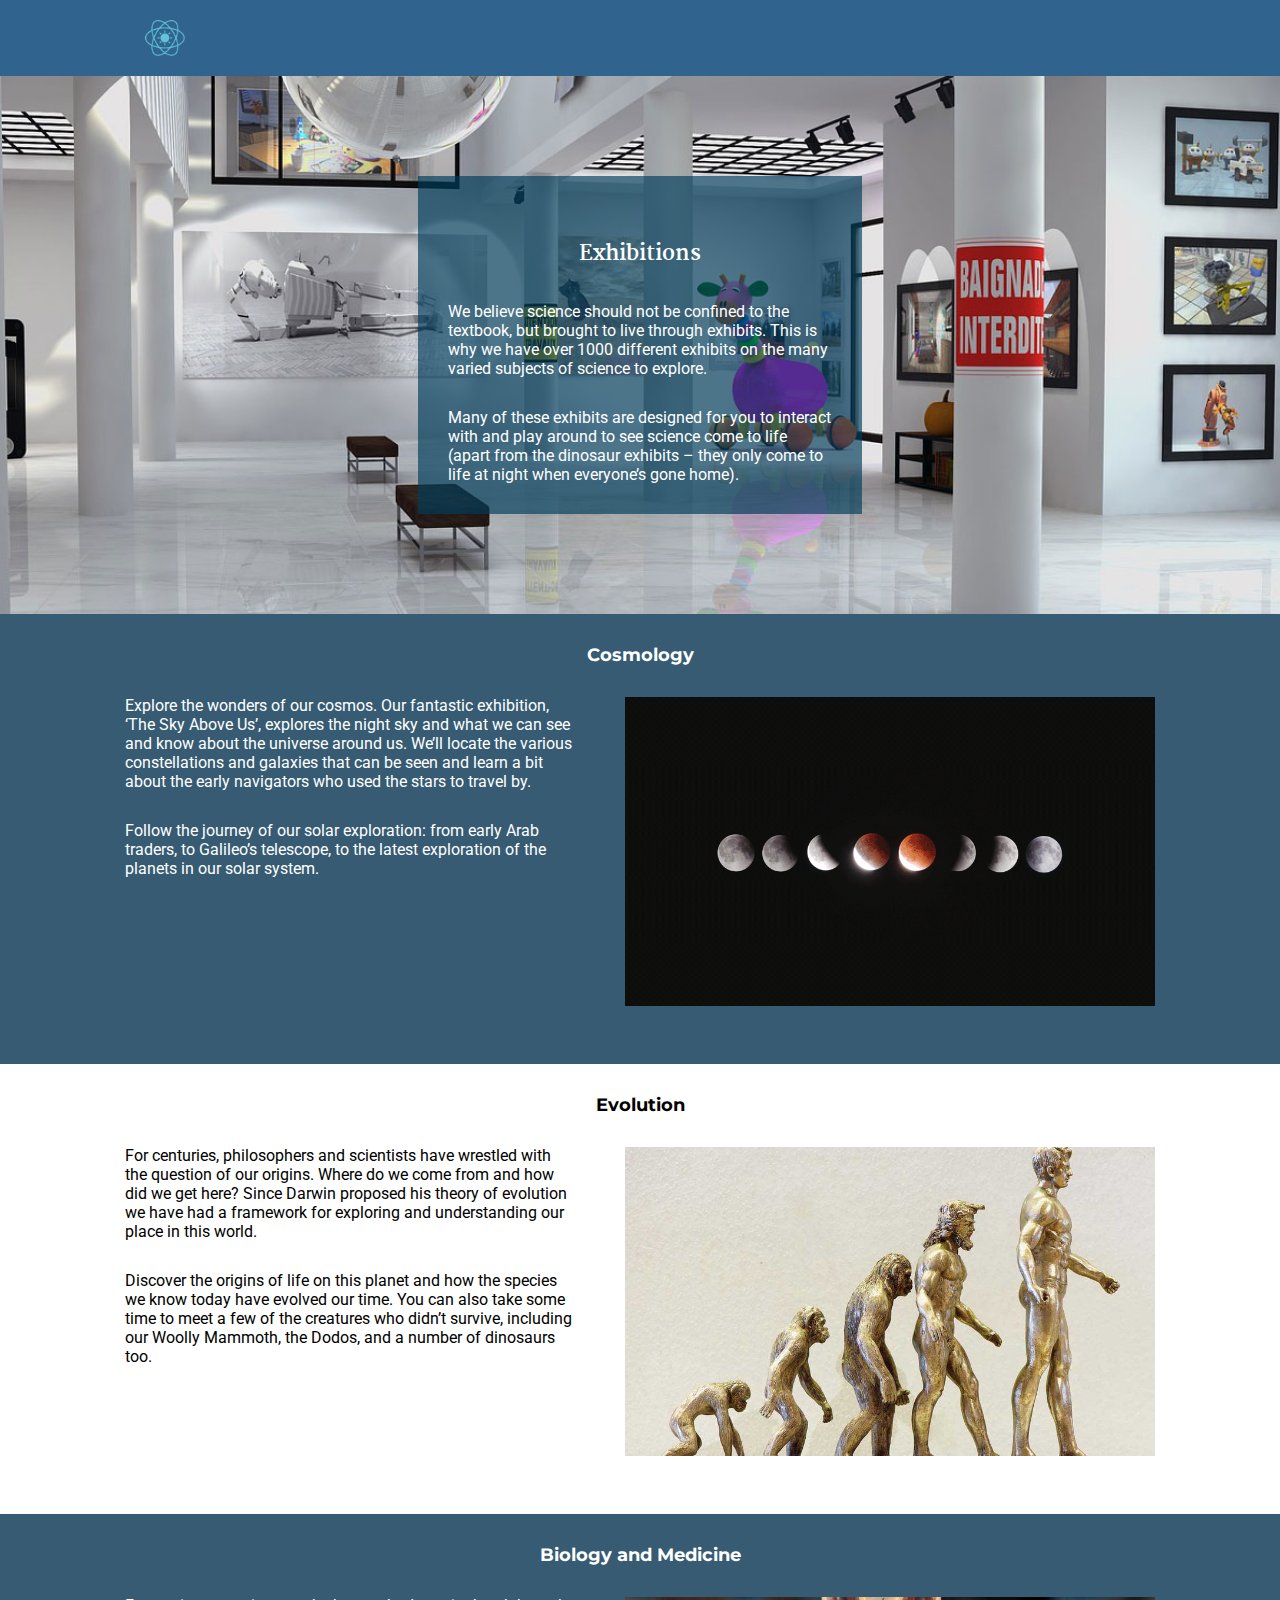
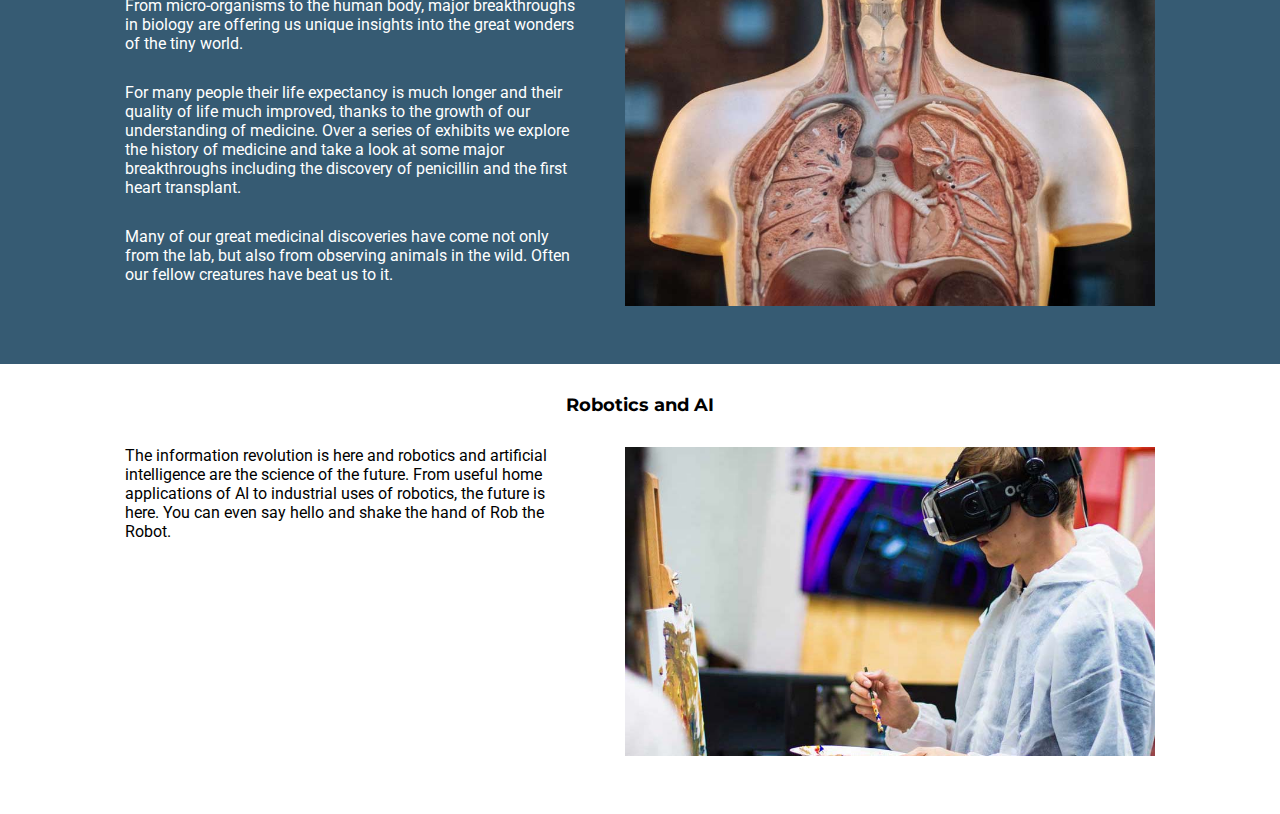
==== Exhibitions.html @ c2e82528 "enda en dag" ====
<!DOCTYPE html>
<html lang="en">
<head>
    <meta charset="UTF-8">
    <meta name="viewport" content="width=device-width, initial-scale=1.0">
    <title>Document</title>
    <link rel="stylesheet" href="style.css">
</head>
<body>
    <header>
        <div class="header-logo">
            <img src="/optimalisert/icon-1719742.png" alt="Logo">
        </div>
        <nav>
            <ul class="navbar">
                <li>Explore</li>
                <li>Exhibitions</li>
                <li>Visit</li>
                <li>Get Involved</li>
            </ul>
        </nav>
        <div class="hamburger">
            <img src="/optimalisert/burger2x.png" alt="Hamburger meny">
        </div>
    </header>
    <main>
        <div class="hero-exhibit">
            <div class="box">
                <h1>Exhibitions</h1>
                <p>We believe science should not be confined to the textbook, 
                    but brought to live through exhibits. This is why we have 
                    over 1000 different exhibits on the many varied subjects of 
                    science to explore. 
                </p>
                <p>Many of these exhibits are designed for 
                    you to interact with and play around to see science come to 
                    life (apart from the dinosaur exhibits – they only come to 
                    life at night when everyone’s gone home).</p>
                
                    <img id="mammoth" src="/optimalisert/skalert/mammoth.jpg" alt="Mammoth skeleton">
                
            </div>
        </div>
        <div class="blocks-exhibit dark">
            
            
            <h3>Cosmology</h3>
            <div class="rev">
                
                <div class="exbox">
                    
            <p>Explore the wonders of our cosmos. Our fantastic exhibition, 
                ‘The Sky Above Us’, explores the night sky and what we can 
                see and know about the universe around us. We’ll locate the
                 various constellations and galaxies that can be seen and 
                 learn a bit about the early navigators who used the stars 
                 to travel by.
            </p>
            <p>Follow the journey of our solar exploration: from early
                 Arab traders, to Galileo’s telescope, to the latest
                  exploration of the planets in our solar system.
            </p></div>
        
            
            <div class="pics">
                <img src="/optimalisert/skalert/celso-405219.png" alt="Lunar cycle">
            </div>
        </div>
        
        </div>
        <div class="blocks-exhibit">
            
            <h3>Evolution</h3>
            <div class="rev">
            <div class="exbox">
            <p>For centuries, philosophers and scientists have wrestled with
                 the question of our origins. Where do we come from and how 
                 did we get here? Since Darwin proposed his theory of 
                 evolution we have had a framework for exploring and 
                 understanding our place in this world.
            </p>
            <p>Discover the origins of life on this planet and how the species
                 we know today have evolved our time. You can also take some
                  time to meet a few of the creatures who didn’t survive, 
                  including our Woolly Mammoth, the Dodos, and a number of 
                  dinosaurs too.
            </p></div>
            <div class="pics">
                <img src="/optimalisert/skalert/evolution-4107273_1920.jpg" alt="Evolution">
            </div>
        </div>
        </div>
        <div class="blocks-exhibit dark">
            
            <h3>Biology and Medicine</h3>
            <div class="rev">
            <div class="exbox">   
            <p>From micro-organisms to the human body, major breakthroughs
                 in biology are offering us unique insights into the great
                  wonders of the tiny world.
            </p>
            <p>For many people their life expectancy is much longer and
                 their quality of life much improved, thanks to the growth
                  of our understanding of medicine. Over a series of exhibits
                   we explore the history of medicine and take a look at some
                    major breakthroughs including the discovery of penicillin
                     and the first heart transplant.
            </p>
            <p>Many of our great medicinal discoveries have come not only
                 from the lab, but also from observing animals in the wild.
                  Often our fellow creatures have beat us to it.
            </p></div>
             <div class="pics">
                    <img src="/optimalisert/skalert/samuel-zeller-113381.jpg" alt="The Human Body">
            </div>
        </div>
        </div>
        <div class="blocks-exhibit">
            
            <h3>Robotics and AI</h3>
            <div class="rev">
                <div class="exbox">
                
            <p>The information revolution is here and robotics and
                 artificial intelligence are the science of the future.
                  From useful home applications of AI to industrial uses
                   of robotics, the future is here. You can even say hello
                    and shake the hand of Rob the Robot.
            </p></div>
            <div class="pics">
                <img src="/optimalisert/skalert/billetto-editorial-334686.jpg" alt="VR painting">
                </div>
        </div>
        </div>
    </main>

</body>
</html>
---- style.css ----
@import url("https://fonts.googleapis.com/css2?family=Martel&family=Montserrat:wght@500&family=Roboto:wght@300&display=swap");
/* font-family: 'Martel', serif;
font-family: 'Montserrat', sans-serif;
font-family: 'Roboto', sans-serif; */

* {
  margin: 0px;
  padding: 0px;
}

p {
  font-family: "Roboto", sans-serif;
}

h1 {
  font-family: "Martel", serif;
  font-size: 21px;
}

h2,
h3 {
  font-family: "Montserrat", sans-serif;
  font-size: 18px;
}

h1,
h2,
h3 {
  margin-bottom: 0px;
  text-align: center;
  padding-top: 30px;
}

a {
  text-decoration: none;
  color: white;
  font-family: "Roboto", sans-serif;
  font-size: 18px;
  font-weight: bold;
}

ul {
  list-style-type: none;
}

/* Header */

.logo {
  display: flex;
  justify-content: center;
  margin-top: 30px;
}

header {
  background-color: #30638e;
  display: grid;
  position: relative;
  grid-template-columns: 1fr 2fr 1fr;
  z-index: 1;
}

.header-logo {
  display: flex;
  justify-content: center;
  align-self: center;
  margin: 20px 0px 20px 10px;
}

.header-logo img {
  width: 40px;
}

/* Menu */

.navbar-head {
  display: none;
}

.navbar {
  position: relative;
  top: -1000px;
  transition: 0.3s;
  height: 0px;
  display: flex;
  flex-direction: column;
  align-items: center;
  justify-content: space-evenly;
  z-index: 0;
  background-color: #62c3d9;
}

.navbar li {
  text-align: center;
  width: 100%;
}

.navbar a {
  display: block;
  color: #000;
  padding: 15px 0px;
}

#active {
  background-color: lightgray;
}

/* .navbar li {
  padding: 10px;
} */

.hamburger {
  display: flex;
  justify-content: center;
  align-items: center;
  margin: 20px 0px 20px 0px;
  cursor: pointer;
}

.hamburger img {
  width: 30px;
}

.slidein {
  position: relative;
  top: 0px;
  height: auto;
}

/* media */

@media (min-width: 768px) {
  .hamburger {
    display: none;
  }

  .navbar {
    display: flex;
  }
}

/* end Menu */

.cards,
.blocks,
.rev {
  display: flex;
  flex-direction: column;
  justify-content: center;
  align-items: center;
  padding: 0px 30px 30px 30px;
  width: unset;
}

.rev {
  flex-direction: column-reverse;
  padding: 0;
}

/* .pics {
  display: flex;
  flex-direction: column;
  width: 80%;
} */

/* .hero {
  display: flex;
  flex-direction: column;
  justify-content: center;
  padding: 0px 30px 30px 30px;
} */

.hero p {
  margin-top: 30px;
}

.btn {
  display: none;
}

.images img,
.pics img {
  width: 100%;
  margin-top: 30px;
}

.images,
.pics,
.exbox {
  display: flex;
  flex-direction: column;
  width: 83%;
  justify-content: center;
  align-items: center;
}

.blocks-exhibit {
  padding-bottom: 30px;
}

/* .images-mobile {
  display: flex;
  flex-direction: column;
  justify-content: center;
  align-items: center;
  width: 80%;
} */

.indexbox {
  display: flex;
  flex-direction: column;
  width: 83%;
  align-items: center;
}

#space {
  width: 100%;
  margin: 30px 0;
}

.hero {
  display: flex;
  flex-direction: column;
  align-items: center;
  padding: 0;
}

/* .images-mobile img {
  width: 100%;
  margin-top: 30px;
} */

.cards p,
.blocks p,
.blocks-exhibit p {
  margin: 30px 0 0 0;
}

/* p {
  margin: 30px 0 0 0;
} */

.dark {
  background-color: #365b73;
  color: white;
}

.exhibitions {
  display: none;
}

.box {
  display: flex;
  flex-direction: column;
  width: 83%;
  align-items: center;
}

.hero-explore {
  display: flex;
  flex-direction: column;
  align-items: center;
  padding: 0;
}

.hero-explore p {
  margin-top: 30px;
}

.hero-exhibit {
  display: flex;
  flex-direction: column;
  align-items: center;
  padding: 0;
}

.hero-involved {
  display: flex;
  flex-direction: column;
  align-items: center;
  padding: 0;
}

.hero-exhibit p {
  margin-top: 30px;
}

#science,
#mammoth {
  width: 100%;
  margin: 30px 0;
}

.mapouter {
  position: relative;
  text-align: right;
  height: 200px;
  width: 310px;
  padding-top: 30px;
}

iframe {
  border: none;
}

.gmap_canvas {
  overflow: hidden;
  background: none;
  height: 200px;
  width: 310px;
}

#news {
  background-color: #365b73;
  color: white;
}

#exhibit {
  display: none;
}

/* Visit */

.hero-visit {
  display: flex;
  flex-direction: column;
  align-items: center;
  padding: 0px;
}

.sitemap {
  display: flex;
  justify-content: space-between;
}

.sitemap a {
  color: #000;
}

.sitemap li {
  text-decoration: underline;
  list-style: none;
  padding: 20px 30px;
  font-size: 20px;
  font-weight: bold;
}

.visit {
  display: flex;
  flex-direction: column;
  align-items: center;
  padding: 30px;
}

.visit p {
  padding-top: 30px;
}

.visit h3 {
  width: 100%;
  padding: 0;
}

/* Media querys */

@media (min-width: 768px) {
  .hero {
    display: flex;
    align-items: center;
    background-image: url(/optimalisert/Hero/museum-of-science.jpg);
    background-repeat: no-repeat;
    background-position: center;
    background-size: cover;
  }

  .indexbox {
    display: flex;
    flex-direction: column;
    align-items: center;
    background-color: #003d5ba9;
    width: 30%;
    color: white;
    padding: 30px;
    margin: 200px auto;
  }

  .indexbox p {
    max-width: 310px;
  }

  .indexbox h1 {
    font-size: 25px;
  }

  /* .images-mobile {
    display: none;
  } */

  #space,
  #science,
  #mammoth,
  #museumpic {
    display: none;
  }

  .exhibitbtn {
    display: flex;
    justify-content: center;
  }

  .btn {
    display: inline;
    background-color: #62c3d9;
    padding: 10px 30px;
    margin-top: 30px;
    border-radius: 2px;
  }

  .newz {
    display: flex;
    /* flex-direction: row; */
    justify-content: center;
    max-width: 1920px;
    margin-bottom: 50px;
  }

  .cards {
    display: flex;
    align-items: center;
    justify-content: space-between;
    width: 350px;
    margin: 30px auto;
    background-color: #30638e;
    color: white;
    padding: 30px;
    box-shadow: 0 0 0 1px #000;
  }

  .exbox,
  .pics {
    width: 70%;
  }

  #news {
    background-color: white;
    color: black;
    font-size: 30px;
    margin-bottom: 30px;
  }

  .cards img {
    width: 90%;
  }

  .cards p {
    width: 90%;
  }

  .exhibitions {
    display: flex;
    justify-content: space-evenly;
    margin: 30px auto;
    flex-wrap: wrap;
  }

  figure img {
    max-width: 335px;
  }

  figcaption {
    text-align: center;
    font-family: "Roboto", sans-serif;
    font-weight: bold;
    font-size: 20px;
  }

  #exhibit {
    display: block;
    font-size: 40px;
    padding: 0px;
  }

  .hero-explore {
    display: flex;
    align-items: center;
    background-image: url(/optimalisert/Hero/library-1132573_1920nummer2.jpg);
    background-repeat: no-repeat;
    background-size: cover;
    background-position: center;
  }

  .hero-exhibit {
    display: flex;
    align-items: center;
    background-image: url(/optimalisert/Hero/exhibition-1863344_1920nummer2.jpg);
    background-repeat: no-repeat;
    background-size: cover;
    background-position: center;
  }

  .hero-involved {
    display: flex;
    align-items: center;
    background-image: url(/optimalisert/Hero/william-bout-264826.jpg);
    background-repeat: no-repeat;
    background-size: cover;
    background-position: center;
  }

  .hero-visit {
    display: flex;
    align-items: center;
    background-image: url(/optimalisert/Hero/scott-webb-102825.jpg);
    background-repeat: no-repeat;
    background-size: cover;
    background-position: center;
  }

  .box,
  .boxsmall {
    display: flex;
    flex-direction: column;
    align-items: center;
    background-color: #003d5ba9;
    width: 30%;
    color: white;
    padding: 30px;
    margin: 100px auto;
  }

  .boxsmall {
    width: 10%;
  }

  .boxsmall h1 {
    padding: 0;
  }

  /* .images {
    align-items: unset;
  } */

  .box p {
    margin-top: 30px;
    max-width: 100%;
  }

  /* .box h1 {
    padding: 0;
  } */

  /* .blocks {
    flex-direction: row;
  } */

  /* .blocks-exhibit {
    flex-direction: column;
  } */

  /* .exbox {
    flex-direction: column;
    justify-content: flex-start;
    width: 550px;
    margin: 0 0 30px 50px;
    height: 245px;
  }

  .exbox p {
    margin-top: 15px;
  } */

  /* .rev {
    display: flex;
    flex-direction: row;
  } */

  /* .pics {
    width: 370px;
    margin: 30px 50px 30px 50px;
  }

  .pics img {
    margin: 0;
  } */
}

@media (min-width: 1000px) {
  .blocks {
    flex-direction: row;
    height: 350px;
  }

  .exbox {
    flex-direction: column;
    justify-content: flex-start;
    width: 550px;
    margin: 0 0 30px 50px;
    height: 245px;
  }

  .exbox p {
    margin-top: 15px;
  }

  .blocks-exhibit p {
    margin-top: 30px;
  }

  .rev {
    display: flex;
    flex-direction: row;
  }

  .pics {
    width: 370px;
    margin: 30px 50px 30px 50px;
  }

  .pics img {
    margin: 0;
  }
}

@media (min-width: 1200px) {
  .blocks,
  .blocks-exhibit {
    flex-direction: row;
    height: 450px;
    padding: 0;
  }

  .exbox {
    justify-content: flex-start;
    width: 450px;
    margin-left: 100px;
    height: 340px;
  }

  .exbox p {
    margin-top: 30px;
  }

  .pics {
    width: 530px;
    margin: 30px 100px 30px 50px;
  }

  .pics img {
    margin: 0;
  }
}

@media (max-width: 1360px) {
  .exhibitions {
    width: 700px;
  }

  figure {
    margin-bottom: 30px;
  }

  .newz {
    flex-direction: column;
    align-items: center;
  }

  .cards,
  .blocks {
    /* display: flex; */
    /* flex-direction: column; */
    /* justify-content: center; */
    /* align-items: center; */
    padding: 0 0 30px 0;
    width: 100vw;
    margin: 0;
    background-color: white;
    color: black;
  }

  .dark {
    background-color: #365b73;
    color: white;
  }

  /* #news {
    margin-bottom: 30px;
  } */
}
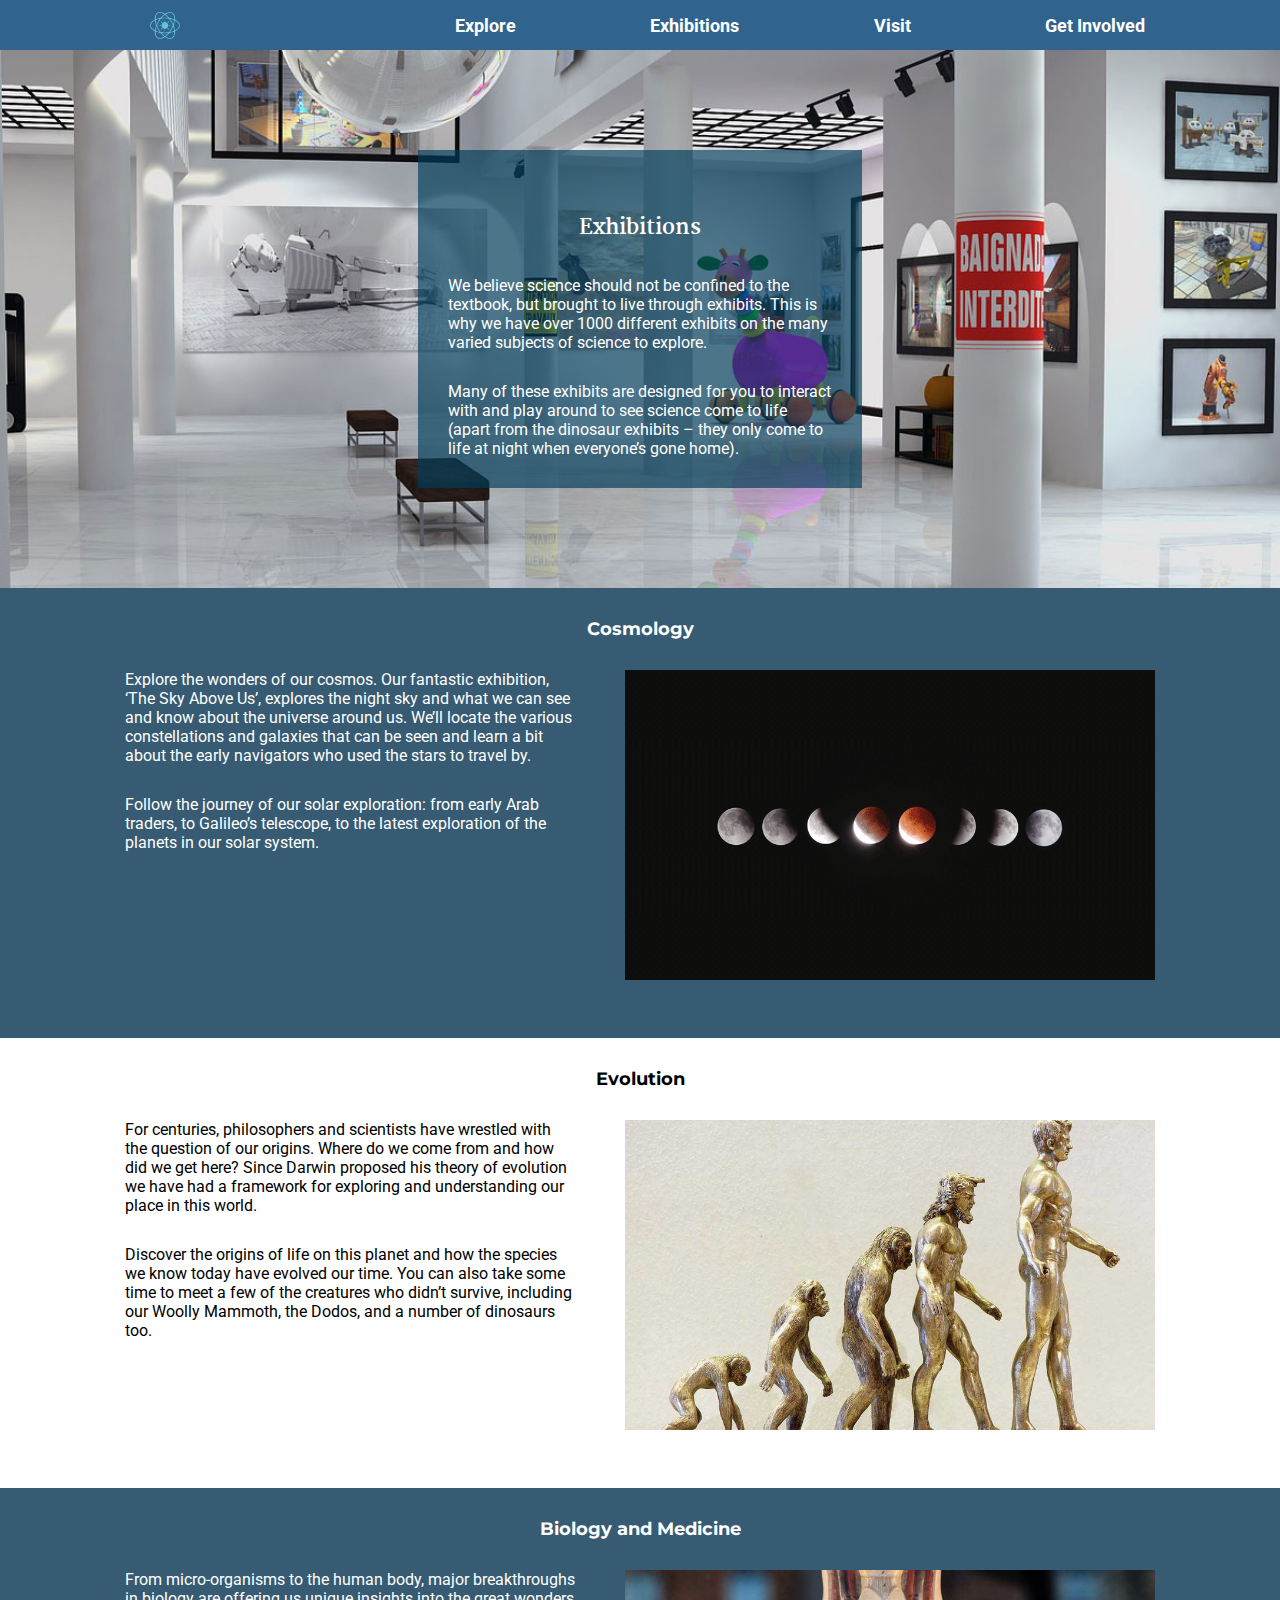
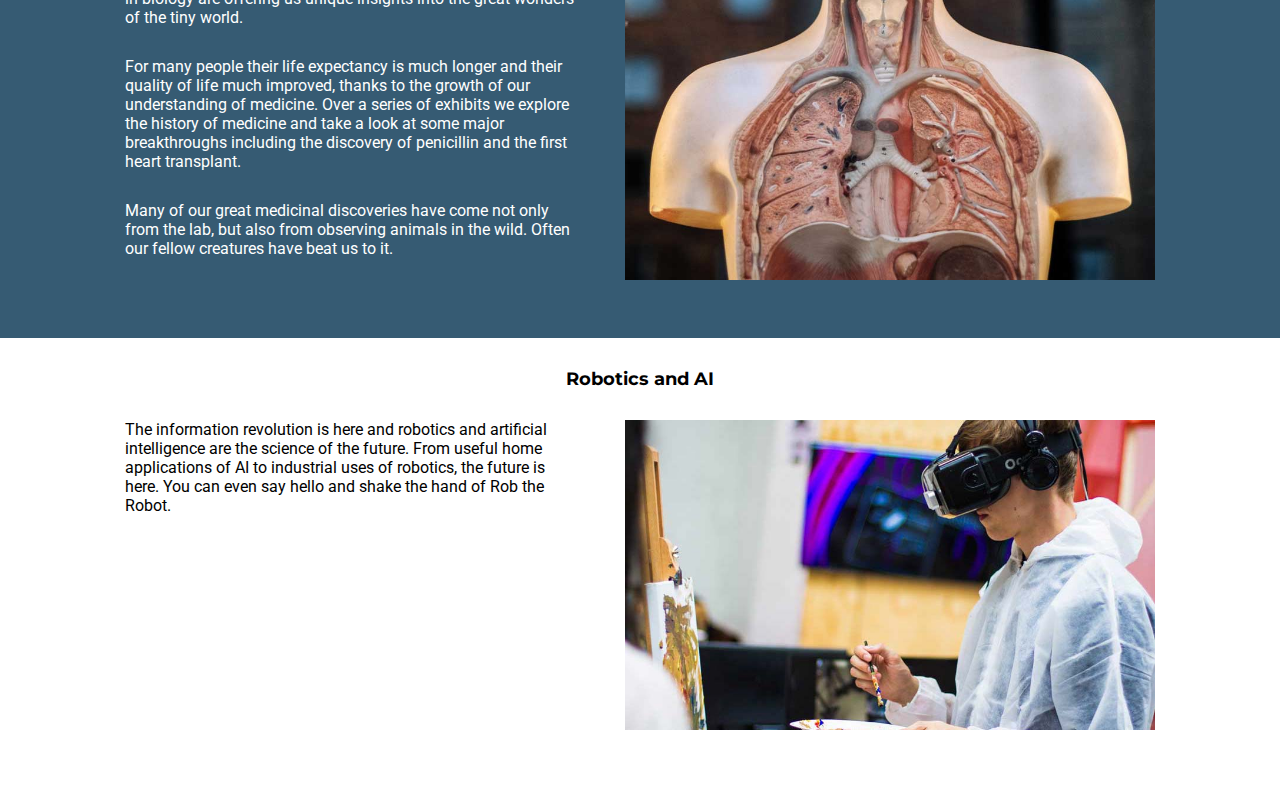
==== commit 17d70934: "fikks" ====
--- a/Exhibitions.html
+++ b/Exhibitions.html
@@ -9,21 +9,29 @@
 <body>
     <header>
         <div class="header-logo">
-            <img src="/optimalisert/icon-1719742.png" alt="Logo">
+            <a href="/index.html"><img src="/optimalisert/icon-1719742.png" alt="Logo"></a>
         </div>
         <nav>
-            <ul class="navbar">
-                <li>Explore</li>
-                <li>Exhibitions</li>
-                <li>Visit</li>
-                <li>Get Involved</li>
+            <ul class="navbar-head">
+                <li><a href="/explore.html">Explore</a></li>
+                <li><a href="/Exhibitions.html">Exhibitions</a></li>
+                <li><a href="/visit.html">Visit</a></li>
+                <li><a href="/involved.html">Get Involved</a></li>
             </ul>
+            
         </nav>
         <div class="hamburger">
             <img src="/optimalisert/burger2x.png" alt="Hamburger meny">
         </div>
     </header>
     <main>
+        <ul class="navbar">
+                <li><a href="/index.html">Home</a></li>
+                <li><a href="/explore.html">Explore</a></li>
+                <li id="active"><a href="#">Exhibitions</a></li>
+                <li><a href="/visit.html">Visit</a></li>
+                <li><a href="/involved.html">Get Involved</a></li>
+        </ul>
         <div class="hero-exhibit">
             <div class="box">
                 <h1>Exhibitions</h1>
@@ -134,5 +142,9 @@
         </div>
     </main>
 
+    <script src="./js/script.js">
+
+    </script>
+
 </body>
 </html>--- a/style.css
+++ b/style.css
@@ -57,17 +57,18 @@
   position: relative;
   grid-template-columns: 1fr 2fr 1fr;
   z-index: 1;
+  height: 50px;
 }
 
 .header-logo {
   display: flex;
   justify-content: center;
   align-self: center;
-  margin: 20px 0px 20px 10px;
+  margin: 10px 0px 5px 10px;
 }
 
 .header-logo img {
-  width: 40px;
+  width: 30px;
 }
 
 /* Menu */
@@ -86,7 +87,7 @@
   align-items: center;
   justify-content: space-evenly;
   z-index: 0;
-  background-color: #62c3d9;
+  background-color: #30638e;
 }
 
 .navbar li {
@@ -96,12 +97,12 @@
 
 .navbar a {
   display: block;
-  color: #000;
+  color: white;
   padding: 15px 0px;
 }
 
 #active {
-  background-color: lightgray;
+  background-color: #00798c;
 }
 
 /* .navbar li {
@@ -112,12 +113,12 @@
   display: flex;
   justify-content: center;
   align-items: center;
-  margin: 20px 0px 20px 0px;
-  cursor: pointer;
+  /* margin: 20px 0px 20px 0px; */
 }
 
 .hamburger img {
   width: 30px;
+  cursor: pointer;
 }
 
 .slidein {
@@ -128,15 +129,11 @@
 
 /* media */
 
-@media (min-width: 768px) {
-  .hamburger {
-    display: none;
-  }
-
+/* @media (min-width: 768px) {
   .navbar {
     display: flex;
   }
-}
+} */
 
 /* end Menu */
 
@@ -290,25 +287,6 @@
   margin: 30px 0;
 }
 
-.mapouter {
-  position: relative;
-  text-align: right;
-  height: 200px;
-  width: 310px;
-  padding-top: 30px;
-}
-
-iframe {
-  border: none;
-}
-
-.gmap_canvas {
-  overflow: hidden;
-  background: none;
-  height: 200px;
-  width: 310px;
-}
-
 #news {
   background-color: #365b73;
   color: white;
@@ -329,7 +307,7 @@
 
 .sitemap {
   display: flex;
-  justify-content: space-between;
+  justify-content: space-around;
 }
 
 .sitemap a {
@@ -353,6 +331,7 @@
 
 .visit p {
   padding-top: 30px;
+  max-width: 500px;
 }
 
 .visit h3 {
@@ -360,6 +339,24 @@
   padding: 0;
 }
 
+.mapouter {
+  position: relative;
+  text-align: right;
+  height: 250px;
+  width: 300px;
+  padding-top: 30px;
+}
+
+iframe {
+  border: none;
+}
+
+.gmap_canvas {
+  overflow: hidden;
+  background: none;
+  height: 250px;
+  width: 300px;
+}
 /* Media querys */
 
 @media (min-width: 768px) {
@@ -581,9 +578,51 @@
   .pics img {
     margin: 0;
   } */
+
+  .sitemap {
+    justify-content: center;
+  }
+
+  .mapouter {
+    height: 350px;
+    width: 500px;
+  }
+
+  iframe {
+    width: 500px;
+  }
+
+  .gmap_canvas {
+    height: 350px;
+    width: 500px;
+  }
+
+  .visit {
+    height: 450px;
+  }
 }
 
 @media (min-width: 1000px) {
+  header {
+    grid-template-columns: 1fr 3fr;
+    align-items: center;
+  }
+
+  .navbar {
+    display: none;
+  }
+
+  .navbar-head {
+    display: flex;
+    flex-direction: row;
+    justify-content: space-evenly;
+    align-items: center;
+  }
+
+  .hamburger {
+    display: none;
+  }
+
   .blocks {
     flex-direction: row;
     height: 350px;
@@ -617,6 +656,29 @@
 
   .pics img {
     margin: 0;
+  }
+
+  .sitemap {
+    display: none;
+  }
+
+  #smap {
+    display: none;
+  }
+
+  .visitpage {
+    display: grid;
+    grid-template-columns: 1fr 1fr 1fr;
+  }
+
+  .mapouter {
+    height: 350px;
+    width: 400px;
+  }
+
+  .gmap_canvas {
+    height: 350px;
+    width: 400px;
   }
 }
 
@@ -670,7 +732,7 @@
     /* justify-content: center; */
     /* align-items: center; */
     padding: 0 0 30px 0;
-    width: 100vw;
+    width: 100%;
     margin: 0;
     background-color: white;
     color: black;
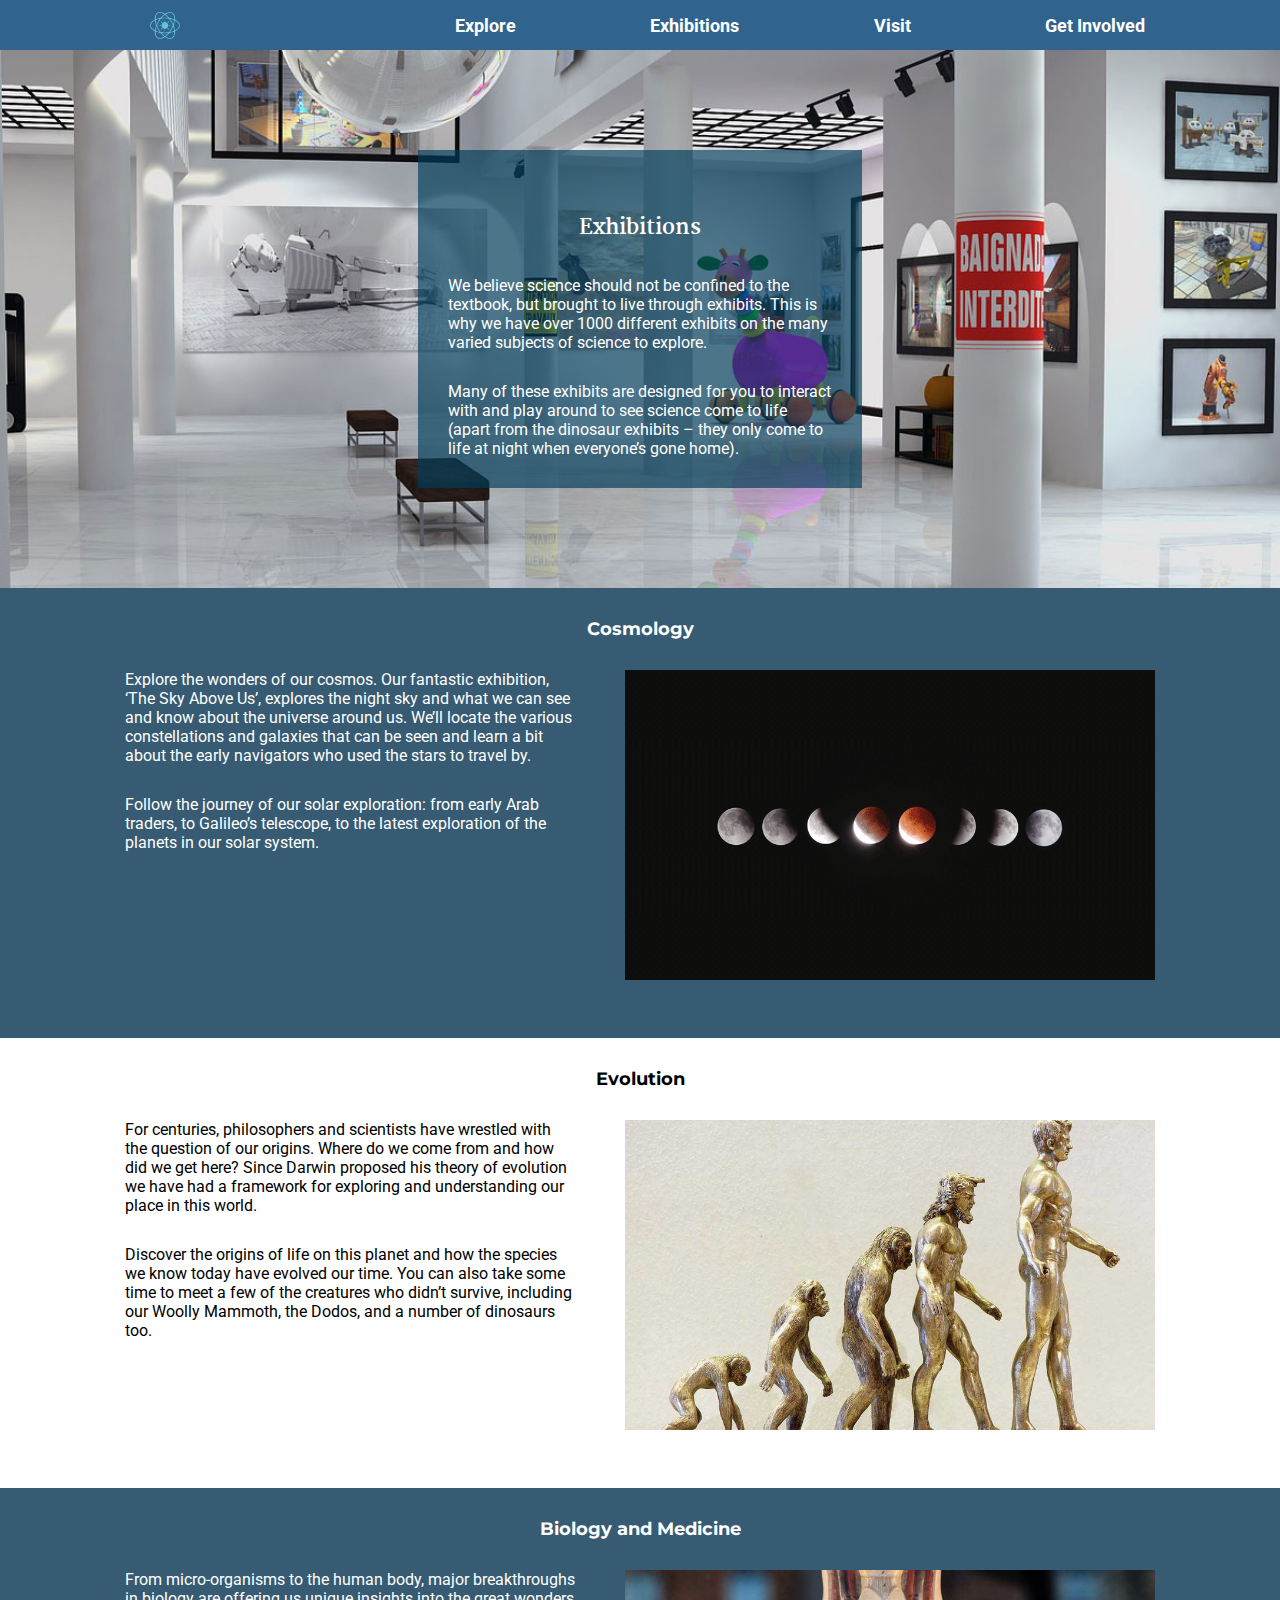
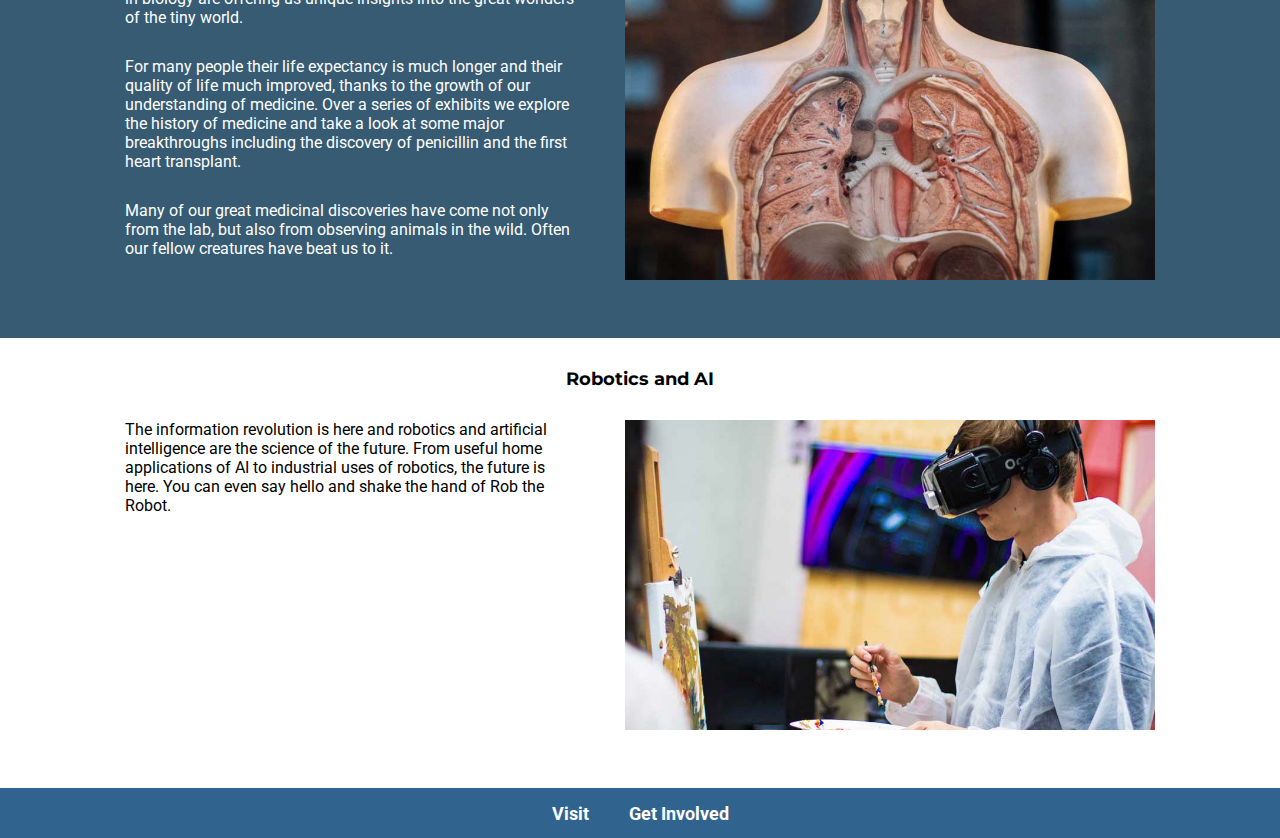
==== commit 8e8bfdfb: "småting" ====
--- a/Exhibitions.html
+++ b/Exhibitions.html
@@ -21,7 +21,7 @@
             
         </nav>
         <div class="hamburger">
-            <img src="/optimalisert/burger2x.png" alt="Hamburger meny">
+            <img class="burgerjs" src="/optimalisert/burger2x.png" alt="Hamburger meny">
         </div>
     </header>
     <main>
@@ -141,6 +141,10 @@
         </div>
         </div>
     </main>
+    <footer>
+        <p><a href="/visit.html">Visit</a></p>
+        <p><a href="/involved.html">Get Involved</a></p>
+    </footer>
 
     <script src="./js/script.js">
 
--- a/style.css
+++ b/style.css
@@ -8,7 +8,12 @@
   padding: 0px;
 }
 
-p {
+html {
+  height: 100%;
+}
+
+p,
+body {
   font-family: "Roboto", sans-serif;
 }
 
@@ -71,6 +76,22 @@
   width: 30px;
 }
 
+footer {
+  /* position: absolute;
+  width: 100%;
+  bottom: 1; */
+  background-color: #30638e;
+  color: white;
+  height: 50px;
+  display: flex;
+  justify-content: center;
+  align-items: center;
+}
+
+footer p {
+  margin: 20px;
+}
+
 /* Menu */
 
 .navbar-head {
@@ -329,6 +350,11 @@
   padding: 30px;
 }
 
+.drink {
+  background-color: #365b73;
+  color: white;
+}
+
 .visit p {
   padding-top: 30px;
   max-width: 500px;
@@ -402,6 +428,7 @@
   .exhibitbtn {
     display: flex;
     justify-content: center;
+    margin-bottom: 30px;
   }
 
   .btn {
@@ -589,16 +616,13 @@
   }
 
   iframe {
-    width: 500px;
+    width: 100%;
+    height: 100%;
   }
 
   .gmap_canvas {
     height: 350px;
     width: 500px;
-  }
-
-  .visit {
-    height: 450px;
   }
 }
 
@@ -669,6 +693,7 @@
   .visitpage {
     display: grid;
     grid-template-columns: 1fr 1fr 1fr;
+    /* margin-bottom: 30px; */
   }
 
   .mapouter {
@@ -679,6 +704,16 @@
   .gmap_canvas {
     height: 350px;
     width: 400px;
+  }
+
+  .admis {
+    background-color: #365b73;
+    color: white;
+  }
+
+  .drink {
+    background-color: white;
+    color: black;
   }
 }
 
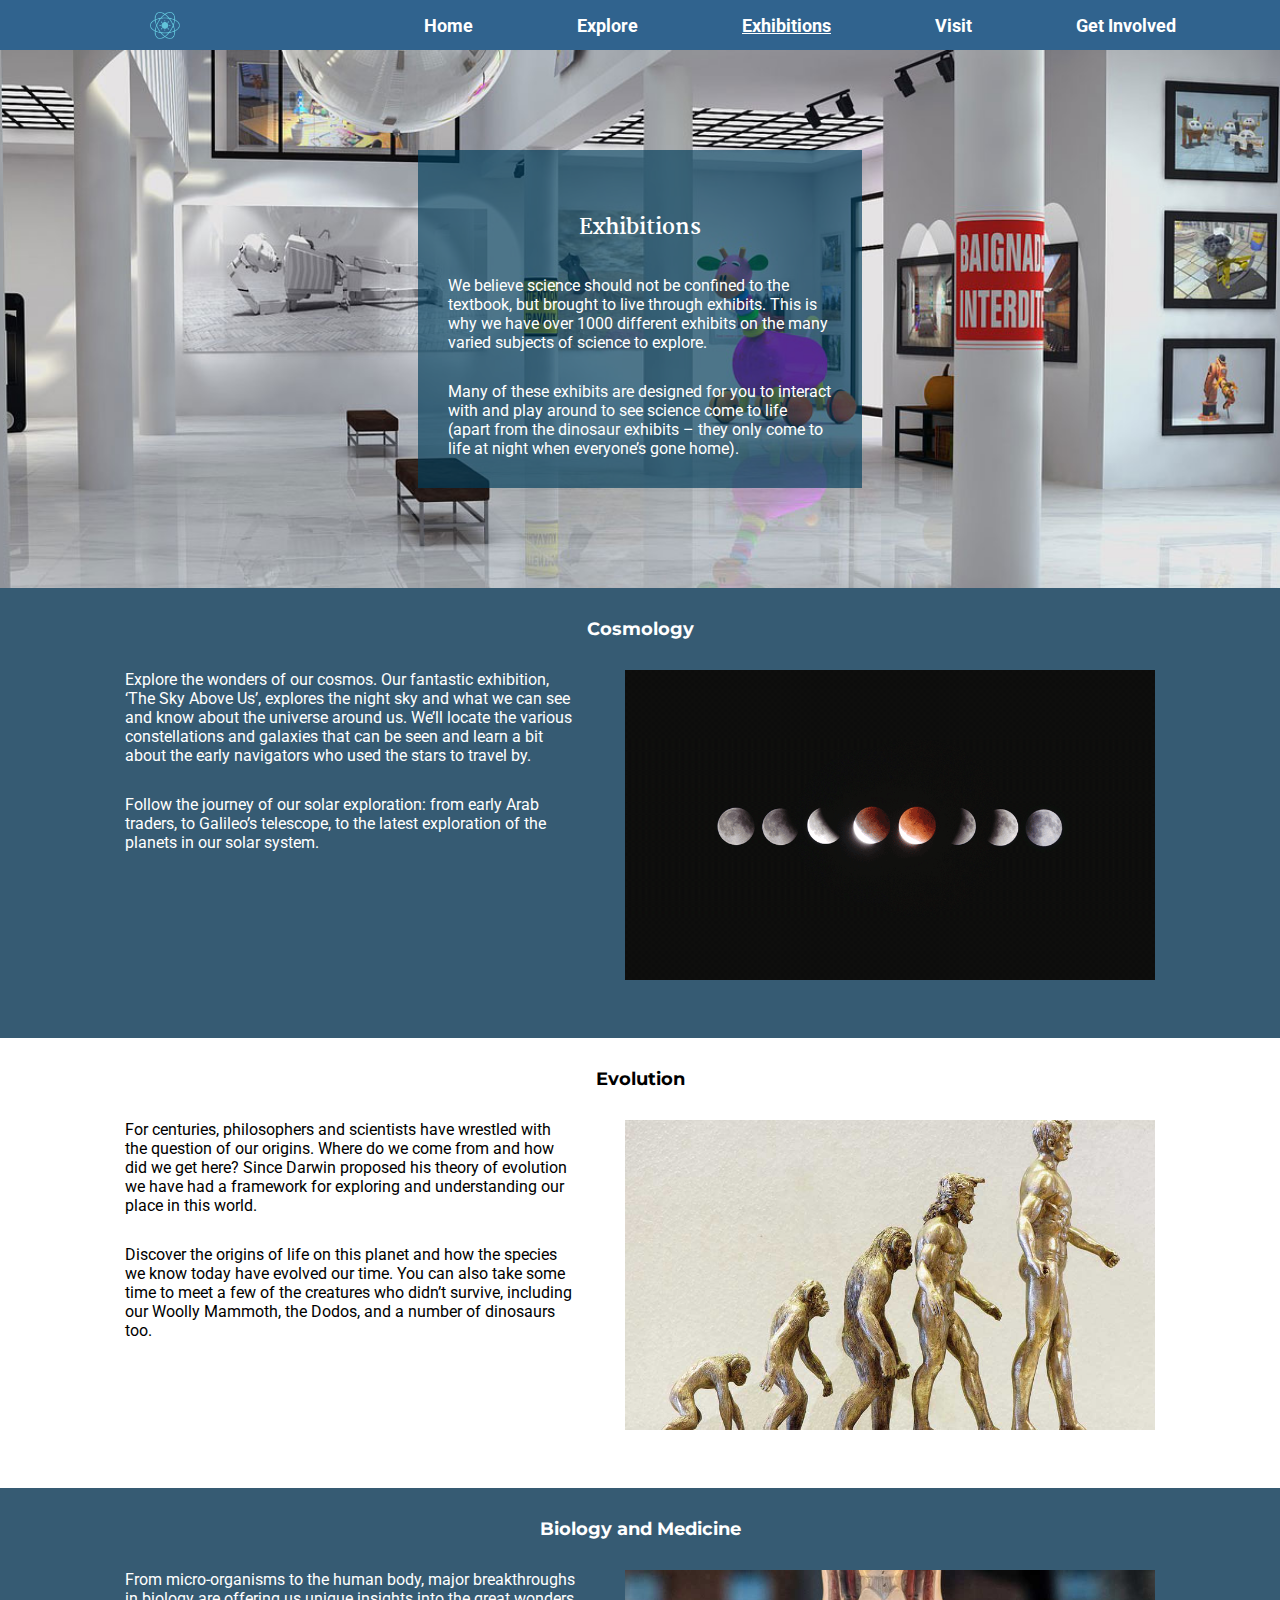
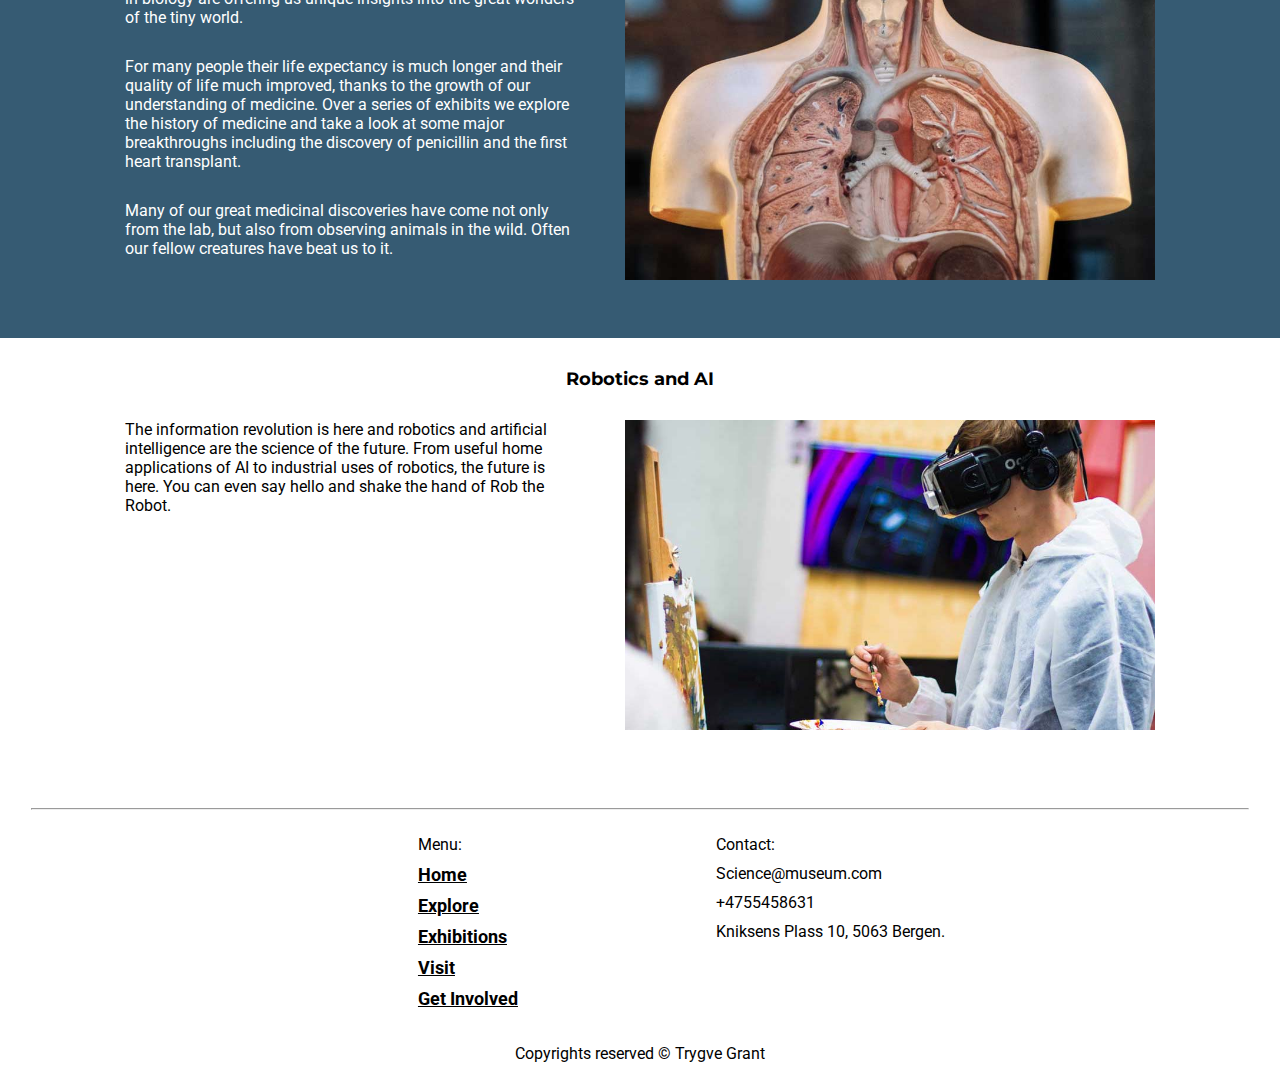
==== commit 5dc01f01: "småfiks" ====
--- a/Exhibitions.html
+++ b/Exhibitions.html
@@ -3,8 +3,11 @@
 <head>
     <meta charset="UTF-8">
     <meta name="viewport" content="width=device-width, initial-scale=1.0">
-    <title>Document</title>
+    <title>Exhibitions | Community Science Museum</title>
+    <meta name="description" content="We believe science should not be confined to the textbook, 
+    but brought to live through exhibits.">
     <link rel="stylesheet" href="style.css">
+    <link rel="stylesheet" href="https://use.fontawesome.com/releases/v5.15.1/css/all.css" integrity="sha384-vp86vTRFVJgpjF9jiIGPEEqYqlDwgyBgEF109VFjmqGmIY/Y4HV4d3Gp2irVfcrp" crossorigin="anonymous">
 </head>
 <body>
     <header>
@@ -13,12 +16,12 @@
         </div>
         <nav>
             <ul class="navbar-head">
+                <li><a href="/index.html">Home</a></li>
                 <li><a href="/explore.html">Explore</a></li>
-                <li><a href="/Exhibitions.html">Exhibitions</a></li>
+                <li><a id="activehead" href="#">Exhibitions</a></li>
                 <li><a href="/visit.html">Visit</a></li>
                 <li><a href="/involved.html">Get Involved</a></li>
             </ul>
-            
         </nav>
         <div class="hamburger">
             <img class="burgerjs" src="/optimalisert/burger2x.png" alt="Hamburger meny">
@@ -26,11 +29,11 @@
     </header>
     <main>
         <ul class="navbar">
-                <li><a href="/index.html">Home</a></li>
-                <li><a href="/explore.html">Explore</a></li>
-                <li id="active"><a href="#">Exhibitions</a></li>
-                <li><a href="/visit.html">Visit</a></li>
-                <li><a href="/involved.html">Get Involved</a></li>
+            <li><a href="/index.html">Home</a></li>
+            <li><a href="/explore.html">Explore</a></li>
+            <li id="active"><a href="#">Exhibitions</a></li>
+            <li><a href="/visit.html">Visit</a></li>
+            <li><a href="/involved.html">Get Involved</a></li>
         </ul>
         <div class="hero-exhibit">
             <div class="box">
@@ -43,112 +46,115 @@
                 <p>Many of these exhibits are designed for 
                     you to interact with and play around to see science come to 
                     life (apart from the dinosaur exhibits – they only come to 
-                    life at night when everyone’s gone home).</p>
-                
-                    <img id="mammoth" src="/optimalisert/skalert/mammoth.jpg" alt="Mammoth skeleton">
-                
+                    life at night when everyone’s gone home).
+                </p>
+                <img id="mammoth" src="/optimalisert/skalert/mammoth.jpg" alt="Mammoth skeleton">
             </div>
         </div>
         <div class="blocks-exhibit dark">
-            
-            
             <h3>Cosmology</h3>
             <div class="rev">
-                
-                <div class="exbox">
-                    
-            <p>Explore the wonders of our cosmos. Our fantastic exhibition, 
-                ‘The Sky Above Us’, explores the night sky and what we can 
-                see and know about the universe around us. We’ll locate the
-                 various constellations and galaxies that can be seen and 
-                 learn a bit about the early navigators who used the stars 
-                 to travel by.
-            </p>
-            <p>Follow the journey of our solar exploration: from early
-                 Arab traders, to Galileo’s telescope, to the latest
-                  exploration of the planets in our solar system.
-            </p></div>
-        
-            
-            <div class="pics">
-                <img src="/optimalisert/skalert/celso-405219.png" alt="Lunar cycle">
+                <div class="exbox">  
+                    <p>Explore the wonders of our cosmos. Our fantastic exhibition, 
+                        ‘The Sky Above Us’, explores the night sky and what we can 
+                        see and know about the universe around us. We’ll locate the
+                        various constellations and galaxies that can be seen and 
+                        learn a bit about the early navigators who used the stars 
+                        to travel by.
+                    </p>
+                    <p>Follow the journey of our solar exploration: from early
+                        Arab traders, to Galileo’s telescope, to the latest
+                        exploration of the planets in our solar system.
+                    </p>
+                </div>
+                <div class="pics">
+                    <img src="/optimalisert/skalert/celso-405219.png" alt="Lunar cycle">
+                </div>
             </div>
         </div>
-        
+        <div class="blocks-exhibit">
+            <h3>Evolution</h3>
+            <div class="rev">
+                <div class="exbox">
+                    <p>For centuries, philosophers and scientists have wrestled with
+                        the question of our origins. Where do we come from and how 
+                        did we get here? Since Darwin proposed his theory of 
+                        evolution we have had a framework for exploring and 
+                        understanding our place in this world.
+                    </p>
+                    <p>Discover the origins of life on this planet and how the species
+                        we know today have evolved our time. You can also take some
+                        time to meet a few of the creatures who didn’t survive, 
+                        including our Woolly Mammoth, the Dodos, and a number of 
+                        dinosaurs too.
+                    </p>
+                </div>
+                <div class="pics">
+                    <img src="/optimalisert/skalert/evolution-4107273_1920.jpg" alt="Evolution">
+                </div>
+            </div>
+        </div>
+        <div class="blocks-exhibit dark"> 
+            <h3>Biology and Medicine</h3>
+            <div class="rev">
+                <div class="exbox">   
+                    <p>From micro-organisms to the human body, major breakthroughs
+                        in biology are offering us unique insights into the great
+                        wonders of the tiny world.
+                    </p>
+                    <p>For many people their life expectancy is much longer and
+                        their quality of life much improved, thanks to the growth
+                        of our understanding of medicine. Over a series of exhibits
+                        we explore the history of medicine and take a look at some
+                            major breakthroughs including the discovery of penicillin
+                            and the first heart transplant.
+                    </p>
+                    <p>Many of our great medicinal discoveries have come not only
+                        from the lab, but also from observing animals in the wild.
+                        Often our fellow creatures have beat us to it.
+                    </p>
+                </div>
+                <div class="pics">
+                    <img src="/optimalisert/skalert/samuel-zeller-113381.jpg" alt="The Human Body">
+                </div>
+            </div>
         </div>
         <div class="blocks-exhibit">
-            
-            <h3>Evolution</h3>
+            <h3>Robotics and AI</h3>
             <div class="rev">
-            <div class="exbox">
-            <p>For centuries, philosophers and scientists have wrestled with
-                 the question of our origins. Where do we come from and how 
-                 did we get here? Since Darwin proposed his theory of 
-                 evolution we have had a framework for exploring and 
-                 understanding our place in this world.
-            </p>
-            <p>Discover the origins of life on this planet and how the species
-                 we know today have evolved our time. You can also take some
-                  time to meet a few of the creatures who didn’t survive, 
-                  including our Woolly Mammoth, the Dodos, and a number of 
-                  dinosaurs too.
-            </p></div>
-            <div class="pics">
-                <img src="/optimalisert/skalert/evolution-4107273_1920.jpg" alt="Evolution">
+                <div class="exbox"> 
+                    <p>The information revolution is here and robotics and
+                    artificial intelligence are the science of the future.
+                    From useful home applications of AI to industrial uses
+                    of robotics, the future is here. You can even say hello
+                        and shake the hand of Rob the Robot.
+                    </p>
+                </div>
+                <div class="pics">
+                    <img src="/optimalisert/skalert/billetto-editorial-334686.jpg" alt="VR painting">
+                </div>
             </div>
         </div>
+    </main>
+    <hr>
+    <footer class="footergrid">
+        <div class="fmenu">
+            <p>Menu:</p>
+            <p><a href="/index.html">Home</a></p>
+            <p><a href="/explore.html">Explore</a></p>
+            <p><a href="/Exhibitions.html">Exhibitions</a></p>
+            <p><a href="/visit.html">Visit</a></p>
+            <p><a href="/involved.html">Get Involved</a></p>
         </div>
-        <div class="blocks-exhibit dark">
-            
-            <h3>Biology and Medicine</h3>
-            <div class="rev">
-            <div class="exbox">   
-            <p>From micro-organisms to the human body, major breakthroughs
-                 in biology are offering us unique insights into the great
-                  wonders of the tiny world.
-            </p>
-            <p>For many people their life expectancy is much longer and
-                 their quality of life much improved, thanks to the growth
-                  of our understanding of medicine. Over a series of exhibits
-                   we explore the history of medicine and take a look at some
-                    major breakthroughs including the discovery of penicillin
-                     and the first heart transplant.
-            </p>
-            <p>Many of our great medicinal discoveries have come not only
-                 from the lab, but also from observing animals in the wild.
-                  Often our fellow creatures have beat us to it.
-            </p></div>
-             <div class="pics">
-                    <img src="/optimalisert/skalert/samuel-zeller-113381.jpg" alt="The Human Body">
-            </div>
+        <div class="fcontact">
+            <p>Contact:</p>
+            <p><i class="far fa-envelope"></i> Science@museum.com</p>
+            <p><i class="fas fa-phone-alt"></i> +4755458631</p>
+            <p>Kniksens Plass 10, 5063 Bergen.</p>
         </div>
-        </div>
-        <div class="blocks-exhibit">
-            
-            <h3>Robotics and AI</h3>
-            <div class="rev">
-                <div class="exbox">
-                
-            <p>The information revolution is here and robotics and
-                 artificial intelligence are the science of the future.
-                  From useful home applications of AI to industrial uses
-                   of robotics, the future is here. You can even say hello
-                    and shake the hand of Rob the Robot.
-            </p></div>
-            <div class="pics">
-                <img src="/optimalisert/skalert/billetto-editorial-334686.jpg" alt="VR painting">
-                </div>
-        </div>
-        </div>
-    </main>
-    <footer>
-        <p><a href="/visit.html">Visit</a></p>
-        <p><a href="/involved.html">Get Involved</a></p>
+        <p id="copyright">Copyrights reserved © Trygve Grant</p>
     </footer>
-
     <script src="./js/script.js">
-
     </script>
-
 </body>
 </html>--- a/style.css
+++ b/style.css
@@ -6,10 +6,6 @@
 * {
   margin: 0px;
   padding: 0px;
-}
-
-html {
-  height: 100%;
 }
 
 p,
@@ -76,21 +72,79 @@
   width: 30px;
 }
 
-footer {
-  /* position: absolute;
-  width: 100%;
-  bottom: 1; */
-  background-color: #30638e;
+#activehead {
+  text-decoration: underline;
   color: white;
-  height: 50px;
+}
+
+/* Header end */
+
+/* Footer start */
+
+.fmenu {
+  grid-area: menu;
+}
+.fcontact {
+  grid-area: contact;
+}
+#copyright {
+  grid-area: copyright;
+}
+
+.footergrid {
+  display: grid;
+  grid-template-areas:
+    "menu menu contact contact"
+    "menu menu contact contact"
+    "copyright copyright copyright copyright";
+  color: black;
+}
+
+.fmenu {
   display: flex;
   justify-content: center;
-  align-items: center;
-}
-
-footer p {
-  margin: 20px;
-}
+  align-items: flex-start;
+  flex-direction: column;
+  margin-left: auto;
+  margin-right: 10%;
+  padding-top: 10px;
+}
+
+.fmenu a {
+  text-decoration: underline;
+  color: black;
+}
+
+.footergrid p {
+  padding: 5px 0;
+}
+
+.fcontact {
+  display: flex;
+  flex-direction: column;
+  align-items: flex-start;
+  margin-right: auto;
+  margin-left: 20%;
+  padding-top: 10px;
+}
+
+#copyright {
+  text-align: center;
+  padding-bottom: 10px;
+  padding-top: 30px;
+}
+
+#line {
+  display: none;
+}
+
+hr {
+  width: 95%;
+  margin: 20px auto 10px auto;
+  color: lightgrey;
+}
+
+/* Footer end */
 
 /* Menu */
 
@@ -126,15 +180,10 @@
   background-color: #00798c;
 }
 
-/* .navbar li {
-  padding: 10px;
-} */
-
 .hamburger {
   display: flex;
   justify-content: center;
   align-items: center;
-  /* margin: 20px 0px 20px 0px; */
 }
 
 .hamburger img {
@@ -148,15 +197,9 @@
   height: auto;
 }
 
-/* media */
-
-/* @media (min-width: 768px) {
-  .navbar {
-    display: flex;
-  }
-} */
-
 /* end Menu */
+
+/* Common */
 
 .cards,
 .blocks,
@@ -173,19 +216,6 @@
   flex-direction: column-reverse;
   padding: 0;
 }
-
-/* .pics {
-  display: flex;
-  flex-direction: column;
-  width: 80%;
-} */
-
-/* .hero {
-  display: flex;
-  flex-direction: column;
-  justify-content: center;
-  padding: 0px 30px 30px 30px;
-} */
 
 .hero p {
   margin-top: 30px;
@@ -215,14 +245,6 @@
   padding-bottom: 30px;
 }
 
-/* .images-mobile {
-  display: flex;
-  flex-direction: column;
-  justify-content: center;
-  align-items: center;
-  width: 80%;
-} */
-
 .indexbox {
   display: flex;
   flex-direction: column;
@@ -230,22 +252,12 @@
   align-items: center;
 }
 
-#space {
-  width: 100%;
-  margin: 30px 0;
-}
-
 .hero {
   display: flex;
   flex-direction: column;
   align-items: center;
   padding: 0;
 }
-
-/* .images-mobile img {
-  width: 100%;
-  margin-top: 30px;
-} */
 
 .cards p,
 .blocks p,
@@ -253,12 +265,9 @@
   margin: 30px 0 0 0;
 }
 
-/* p {
-  margin: 30px 0 0 0;
-} */
-
 .dark {
   background-color: #365b73;
+  /* background-color: #264653; */
   color: white;
 }
 
@@ -273,37 +282,23 @@
   align-items: center;
 }
 
-.hero-explore {
-  display: flex;
-  flex-direction: column;
-  align-items: center;
-  padding: 0;
-}
-
-.hero-explore p {
-  margin-top: 30px;
-}
-
-.hero-exhibit {
-  display: flex;
-  flex-direction: column;
-  align-items: center;
-  padding: 0;
-}
-
-.hero-involved {
-  display: flex;
-  flex-direction: column;
-  align-items: center;
-  padding: 0;
-}
-
+.hero-explore p,
 .hero-exhibit p {
   margin-top: 30px;
 }
 
+.hero-exhibit,
+.hero-involved,
+.hero-explore {
+  display: flex;
+  flex-direction: column;
+  align-items: center;
+  padding: 0;
+}
+
 #science,
-#mammoth {
+#mammoth,
+#space {
   width: 100%;
   margin: 30px 0;
 }
@@ -316,6 +311,8 @@
 #exhibit {
   display: none;
 }
+
+/* Common end */
 
 /* Visit */
 
@@ -352,6 +349,7 @@
 
 .drink {
   background-color: #365b73;
+  /* background-color: #264653; */
   color: white;
 }
 
@@ -383,6 +381,9 @@
   height: 250px;
   width: 300px;
 }
+
+/* Visit end */
+
 /* Media querys */
 
 @media (min-width: 768px) {
@@ -395,10 +396,48 @@
     background-size: cover;
   }
 
-  .indexbox {
-    display: flex;
+  .hero-explore {
+    display: flex;
+    align-items: center;
+    background-image: url(/optimalisert/Hero/library-1132573_1920nummer2.jpg);
+    background-repeat: no-repeat;
+    background-size: cover;
+    background-position: center;
+  }
+
+  .hero-exhibit {
+    display: flex;
+    align-items: center;
+    background-image: url(/optimalisert/Hero/exhibition-1863344_1920nummer2.jpg);
+    background-repeat: no-repeat;
+    background-size: cover;
+    background-position: center;
+  }
+
+  .hero-involved {
+    display: flex;
+    align-items: center;
+    background-image: url(/optimalisert/Hero/william-bout-264826.jpg);
+    background-repeat: no-repeat;
+    background-size: cover;
+    background-position: center;
+  }
+
+  .hero-visit {
+    display: flex;
+    align-items: center;
+    background-image: url(/optimalisert/Hero/scott-webb-102825.jpg);
+    background-repeat: no-repeat;
+    background-size: cover;
+    background-position: center;
+  }
+
+  .indexbox,
+  .box,
+  .boxsmall {
+    /* display: flex;
     flex-direction: column;
-    align-items: center;
+    align-items: center; */
     background-color: #003d5ba9;
     width: 30%;
     color: white;
@@ -406,6 +445,11 @@
     margin: 200px auto;
   }
 
+  .box,
+  .boxsmall {
+    margin: 100px auto;
+  }
+
   .indexbox p {
     max-width: 310px;
   }
@@ -413,10 +457,6 @@
   .indexbox h1 {
     font-size: 25px;
   }
-
-  /* .images-mobile {
-    display: none;
-  } */
 
   #space,
   #science,
@@ -441,19 +481,18 @@
 
   .newz {
     display: flex;
-    /* flex-direction: row; */
     justify-content: center;
-    max-width: 1920px;
     margin-bottom: 50px;
   }
 
   .cards {
-    display: flex;
-    align-items: center;
-    justify-content: space-between;
+    /* display: flex;
+    align-items: center;
+    justify-content: space-between; */
     width: 350px;
     margin: 30px auto;
     background-color: #30638e;
+    /* background-color: #264653; */
     color: white;
     padding: 30px;
     box-shadow: 0 0 0 1px #000;
@@ -476,6 +515,7 @@
   }
 
   .cards p {
+    line-height: 25px;
     width: 90%;
   }
 
@@ -503,54 +543,6 @@
     padding: 0px;
   }
 
-  .hero-explore {
-    display: flex;
-    align-items: center;
-    background-image: url(/optimalisert/Hero/library-1132573_1920nummer2.jpg);
-    background-repeat: no-repeat;
-    background-size: cover;
-    background-position: center;
-  }
-
-  .hero-exhibit {
-    display: flex;
-    align-items: center;
-    background-image: url(/optimalisert/Hero/exhibition-1863344_1920nummer2.jpg);
-    background-repeat: no-repeat;
-    background-size: cover;
-    background-position: center;
-  }
-
-  .hero-involved {
-    display: flex;
-    align-items: center;
-    background-image: url(/optimalisert/Hero/william-bout-264826.jpg);
-    background-repeat: no-repeat;
-    background-size: cover;
-    background-position: center;
-  }
-
-  .hero-visit {
-    display: flex;
-    align-items: center;
-    background-image: url(/optimalisert/Hero/scott-webb-102825.jpg);
-    background-repeat: no-repeat;
-    background-size: cover;
-    background-position: center;
-  }
-
-  .box,
-  .boxsmall {
-    display: flex;
-    flex-direction: column;
-    align-items: center;
-    background-color: #003d5ba9;
-    width: 30%;
-    color: white;
-    padding: 30px;
-    margin: 100px auto;
-  }
-
   .boxsmall {
     width: 10%;
   }
@@ -558,31 +550,63 @@
   .boxsmall h1 {
     padding: 0;
   }
-
-  /* .images {
-    align-items: unset;
-  } */
 
   .box p {
     margin-top: 30px;
     max-width: 100%;
   }
 
-  /* .box h1 {
-    padding: 0;
-  } */
-
-  /* .blocks {
+  .sitemap {
+    justify-content: center;
+  }
+
+  .mapouter,
+  .gmap_canvas {
+    height: 350px;
+    width: 500px;
+  }
+
+  iframe {
+    width: 100%;
+    height: 100%;
+  }
+
+  #line {
+    display: block;
+    width: 95%;
+    margin: 20px auto 10px auto;
+    color: lightgrey;
+  }
+}
+
+@media (min-width: 1000px) {
+  header {
+    grid-template-columns: 1fr 3fr;
+    align-items: center;
+  }
+
+  .navbar,
+  .sitemap,
+  #smap,
+  .hamburger {
+    display: none;
+  }
+
+  .navbar-head {
+    display: flex;
     flex-direction: row;
-  } */
-
-  /* .blocks-exhibit {
-    flex-direction: column;
-  } */
-
-  /* .exbox {
-    flex-direction: column;
-    justify-content: flex-start;
+    justify-content: space-evenly;
+    align-items: center;
+  }
+
+  .blocks {
+    flex-direction: row;
+    height: 350px;
+  }
+
+  .exbox {
+    /* flex-direction: column;
+    justify-content: flex-start; */
     width: 550px;
     margin: 0 0 30px 50px;
     height: 245px;
@@ -590,78 +614,6 @@
 
   .exbox p {
     margin-top: 15px;
-  } */
-
-  /* .rev {
-    display: flex;
-    flex-direction: row;
-  } */
-
-  /* .pics {
-    width: 370px;
-    margin: 30px 50px 30px 50px;
-  }
-
-  .pics img {
-    margin: 0;
-  } */
-
-  .sitemap {
-    justify-content: center;
-  }
-
-  .mapouter {
-    height: 350px;
-    width: 500px;
-  }
-
-  iframe {
-    width: 100%;
-    height: 100%;
-  }
-
-  .gmap_canvas {
-    height: 350px;
-    width: 500px;
-  }
-}
-
-@media (min-width: 1000px) {
-  header {
-    grid-template-columns: 1fr 3fr;
-    align-items: center;
-  }
-
-  .navbar {
-    display: none;
-  }
-
-  .navbar-head {
-    display: flex;
-    flex-direction: row;
-    justify-content: space-evenly;
-    align-items: center;
-  }
-
-  .hamburger {
-    display: none;
-  }
-
-  .blocks {
-    flex-direction: row;
-    height: 350px;
-  }
-
-  .exbox {
-    flex-direction: column;
-    justify-content: flex-start;
-    width: 550px;
-    margin: 0 0 30px 50px;
-    height: 245px;
-  }
-
-  .exbox p {
-    margin-top: 15px;
   }
 
   .blocks-exhibit p {
@@ -682,25 +634,12 @@
     margin: 0;
   }
 
-  .sitemap {
-    display: none;
-  }
-
-  #smap {
-    display: none;
-  }
-
   .visitpage {
     display: grid;
     grid-template-columns: 1fr 1fr 1fr;
-    /* margin-bottom: 30px; */
-  }
-
-  .mapouter {
-    height: 350px;
-    width: 400px;
-  }
-
+  }
+
+  .mapouter,
   .gmap_canvas {
     height: 350px;
     width: 400px;
@@ -708,6 +647,7 @@
 
   .admis {
     background-color: #365b73;
+    /* background-color: #264653; */
     color: white;
   }
 
@@ -762,10 +702,6 @@
 
   .cards,
   .blocks {
-    /* display: flex; */
-    /* flex-direction: column; */
-    /* justify-content: center; */
-    /* align-items: center; */
     padding: 0 0 30px 0;
     width: 100%;
     margin: 0;
@@ -777,8 +713,4 @@
     background-color: #365b73;
     color: white;
   }
-
-  /* #news {
-    margin-bottom: 30px;
-  } */
-}
+}
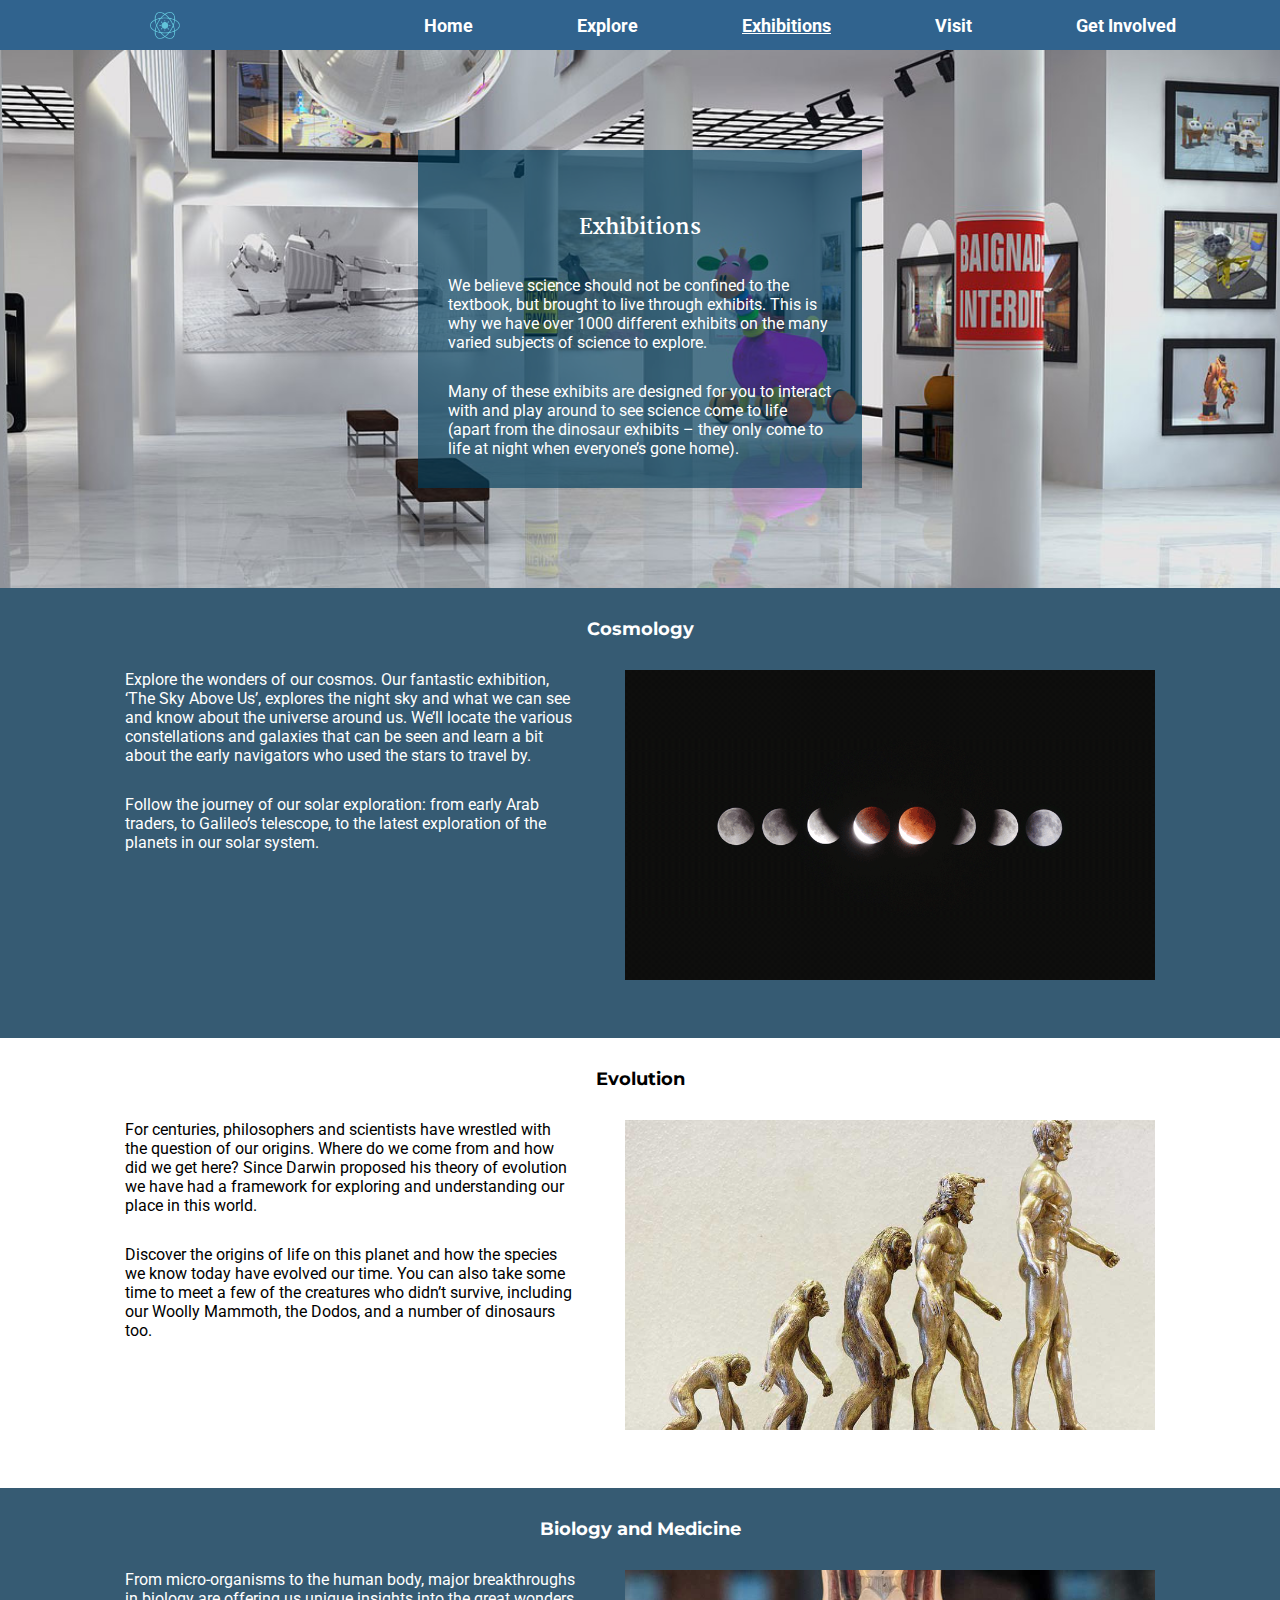
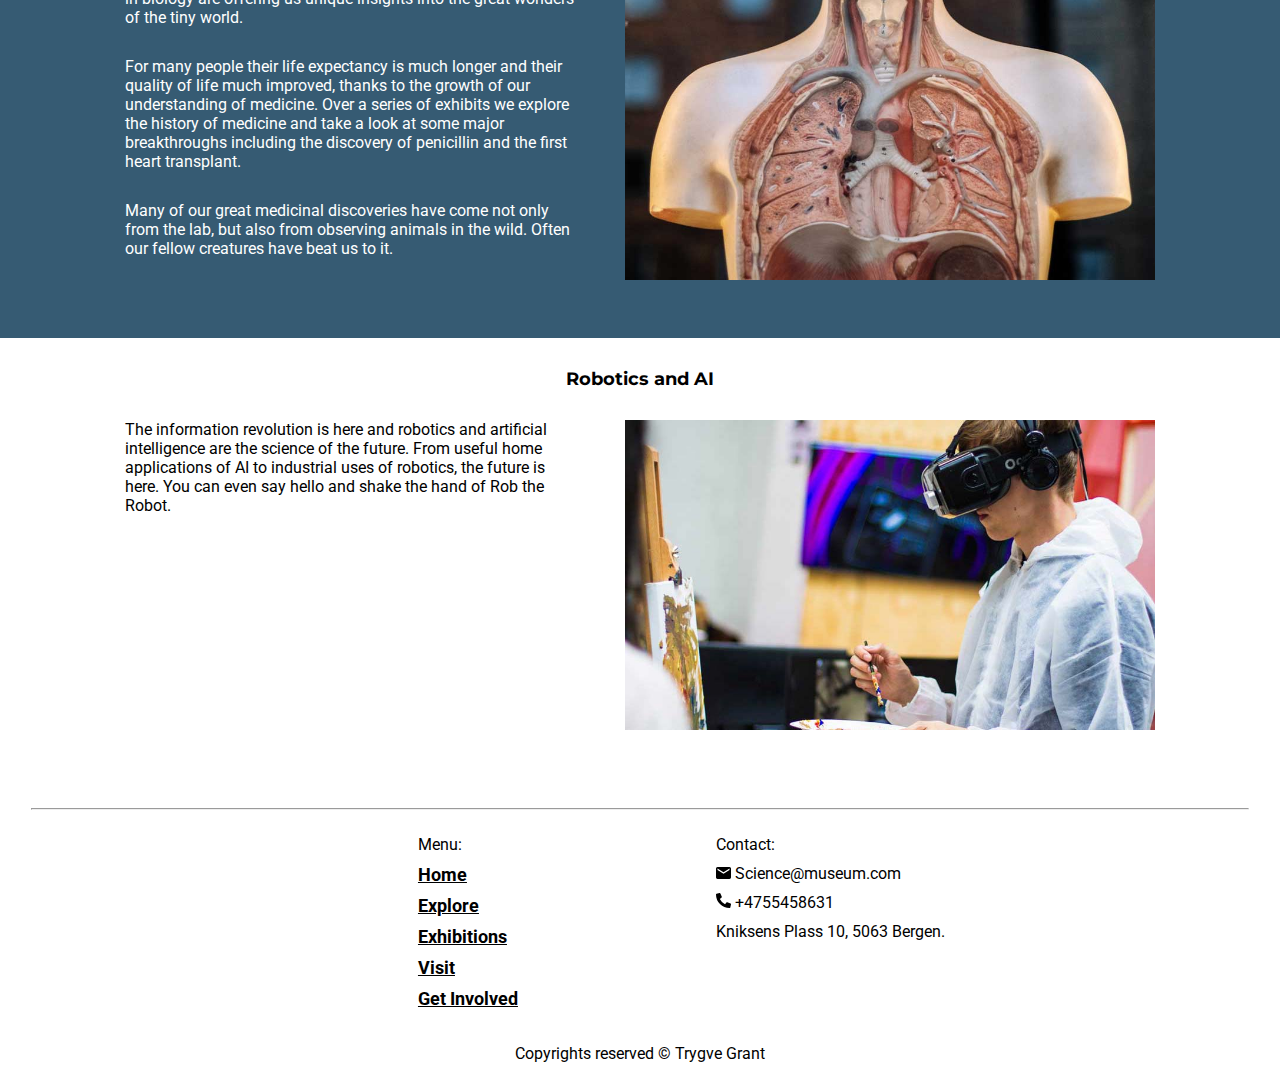
==== commit bee7353e: "fiks" ====
--- a/Exhibitions.html
+++ b/Exhibitions.html
@@ -7,7 +7,6 @@
     <meta name="description" content="We believe science should not be confined to the textbook, 
     but brought to live through exhibits.">
     <link rel="stylesheet" href="style.css">
-    <link rel="stylesheet" href="https://use.fontawesome.com/releases/v5.15.1/css/all.css" integrity="sha384-vp86vTRFVJgpjF9jiIGPEEqYqlDwgyBgEF109VFjmqGmIY/Y4HV4d3Gp2irVfcrp" crossorigin="anonymous">
 </head>
 <body>
     <header>
@@ -148,8 +147,8 @@
         </div>
         <div class="fcontact">
             <p>Contact:</p>
-            <p><i class="far fa-envelope"></i> Science@museum.com</p>
-            <p><i class="fas fa-phone-alt"></i> +4755458631</p>
+            <p><img src="/optimalisert/Icon material-email.svg" alt="Email Icon"></i> Science@museum.com</p>
+            <p><img src="/optimalisert/Icon awesome-phone-alt.svg" alt="Phone icon"> +4755458631</p>
             <p>Kniksens Plass 10, 5063 Bergen.</p>
         </div>
         <p id="copyright">Copyrights reserved © Trygve Grant</p>
--- a/style.css
+++ b/style.css
@@ -142,6 +142,10 @@
   width: 95%;
   margin: 20px auto 10px auto;
   color: lightgrey;
+}
+
+.fcontact img {
+  width: 15px;
 }
 
 /* Footer end */
